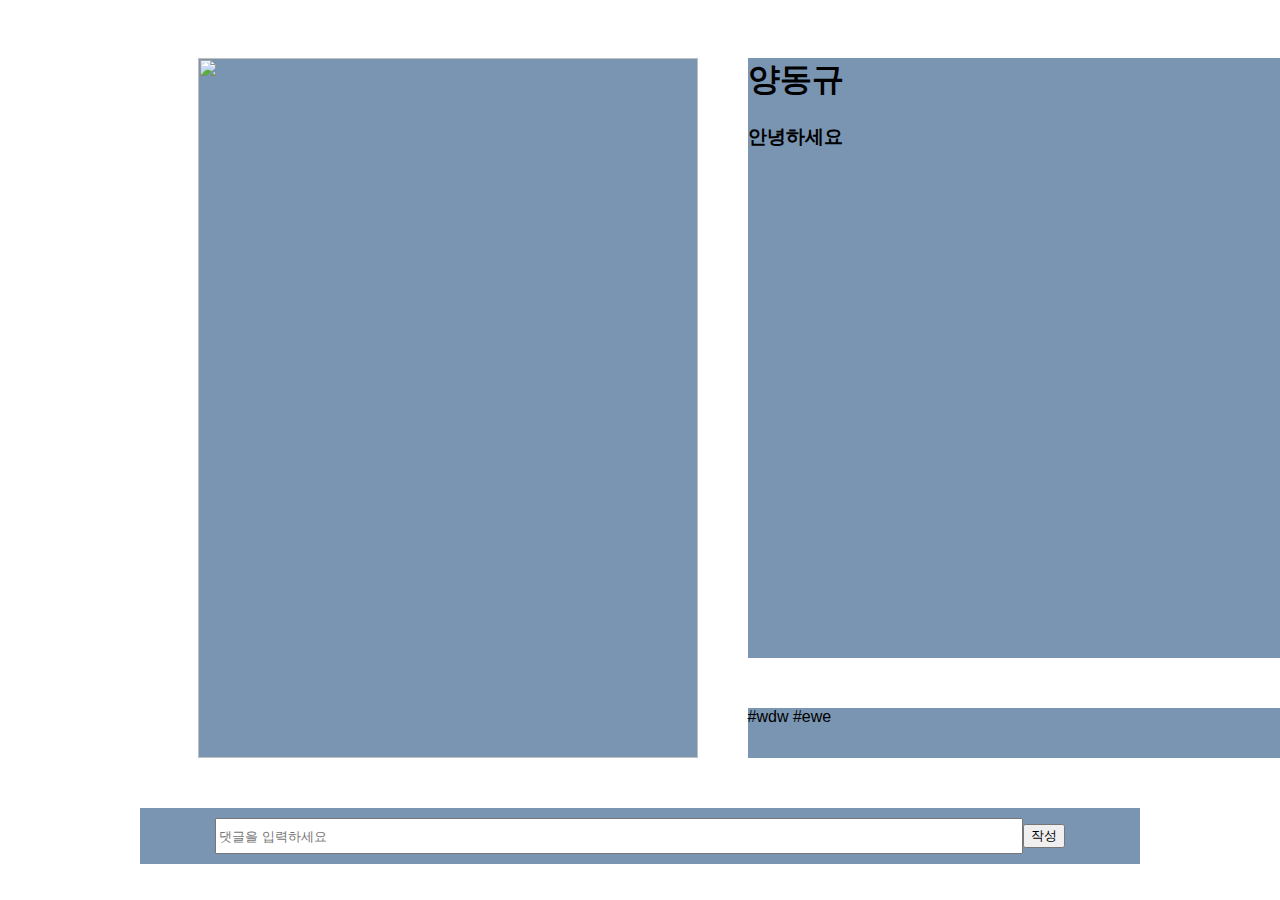
==== dongkyu.html @ 44df40a6 "flex" ====
<!DOCTYPE html>
<html lang="kr">
<head>
  <meta charset="UTF-8">
  <meta name="viewport" content="width=device-width, initial-scale=1.0">
  <title>8조</title>
 
  <link rel="stylesheet" href="./css/dongkyu.css">

    
 
</head>

<body>
  <div class="wrap">
    <div class="main">
      <div class="photo">
        <img src="" width="500px" height="700px">
      </div>

      <div class="test">
        <div class="introduce">
          <h1>
            양동규
          </h1>

          <h3>
            안녕하세요
          </h3>
        </div>

        <div class="hashtag">
          #wdw #ewe
        </div>
      </div>  
    </div>  
    
    <div class="footer">
      <div class = "comment">
        <div class="card-footer">
          <form onsubmit="addComment(event)">
            <div class="form-group">
              <input type="text" class="form-control" placeholder="댓글을 입력하세요"  required > 
              <button type="submit" class="btn btn-primary">작성</button>
            </div>
          </form>
          <div class="comments mt-3">
          </div>
        </div>
      </div>
    </div>  
    
    
  </div>
</div>

<script>
 function addComment(event) {
  event.preventDefault();
  const commentInput = event.target.querySelector("input");
  const commentText = commentInput.value;
  const date = new Date().toLocaleString();

  const commentDiv = document.createElement("div");
  commentDiv.className = "card my-3";

  const cardBodyDiv = document.createElement("div");
  cardBodyDiv.className = "card-body";

  cardBodyDiv.innerHTML = `
    <p class="card-text">${commentText} <span class="comment-time">${date}</span></p>
    <div class="comment-buttons">
      <button class="btn btn-sm btn-primary edit-btn">수정</button>
      <button class="btn btn-sm btn-danger delete-btn">삭제</button>
    </div>
  `;

  commentDiv.appendChild(cardBodyDiv);

  const commentsDiv = event.target.parentNode.querySelector(".comments");
  commentsDiv.insertBefore(commentDiv, commentsDiv.firstChild);

  commentInput.value = "";

  // 수정 버튼에 이벤트 리스너 추가
  const editBtn = commentDiv.querySelector(".edit-btn");
  editBtn.addEventListener("click", function() {
    var newText = prompt("댓글을 수정하세요:", commentText);
    if (newText !== null && newText.trim() !== "") {
      commentText = newText;
      cardBodyDiv.querySelector(".card-text").textContent = commentText;
    }
  });
  
  // 삭제 버튼에 이벤트 리스너 추가
  const deleteBtn = commentDiv.querySelector(".delete-btn");
  deleteBtn.addEventListener("click", function() {
    const confirmDelete = confirm("정말로 삭제하시겠습니까?");
    if (confirmDelete) {
      commentDiv.remove();
    }
  });
}



</script>


</body>
</html>
---- css/dongkyu.css ----
.wrap {
  display: flex;
  flex-direction: column;
  align-items: center;
  background-color: white;
  width:70%;
  max-width: 1920px;
  margin: 0 auto;
  font-family: 'Noto Sans KR', sans-serif;
}

.main {
  display: flex;
  width: 100%;
  margin-top: 50px;
}



.photo {
  width: 500px;
  height: 700px;
  background-color: rgb(121, 149, 177);
}

.test{
  flex-direction: column;
}

.introduce{
  width: 800px;
  height: 600px;
  background-color: rgb(121, 149, 177);
  margin-left: 50px;
  margin-top: -21px;
}


.hashtag {
  width: 800px;
  height: 50px;
  background-color: rgb(121, 149, 177);
  margin-top: 50px;
  margin-left: 50px;
}

.footer {
  display: flex;
}

.comment {
  margin-top: 50px;
  background-color: rgb(121, 149, 177);
  width: 1000px;
}



.form-group {
  display: flex;
  justify-content: center;
  align-items: center;
  margin-top: 10px;
  margin-bottom: 10px;
}

.form-control {
  width: 800px;
  height: 30px;
}

.comments {
  font-size: 14px;
  font-weight: 500px;
  margin: 0 auto;
  max-width: 800px;
  width: 100%;
}

.comment-time {
  font-size: 10px;
}

.edit-btn,
.delete-btn {
  font-size: 8px;
  padding: 3px 3px;
}

.comment-buttons {
  display: flex;
  justify-content: flex-end;
  align-items: center;
}
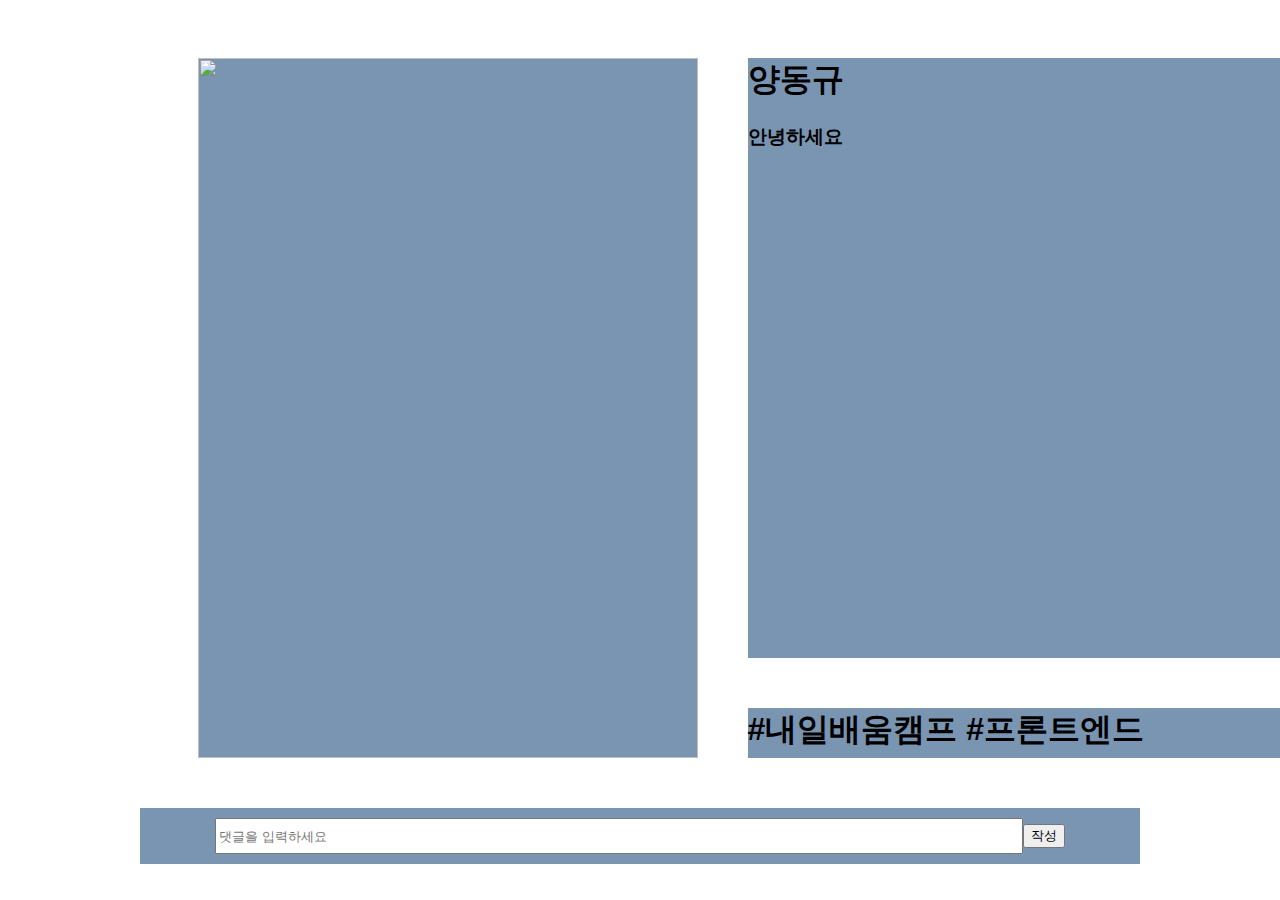
==== commit 818693be: "#" ====
--- a/dongkyu.html
+++ b/dongkyu.html
@@ -30,7 +30,7 @@
         </div>
 
         <div class="hashtag">
-          #wdw #ewe
+          <h1>#내일배움캠프 #프론트엔드</h1>
         </div>
       </div>  
     </div>  
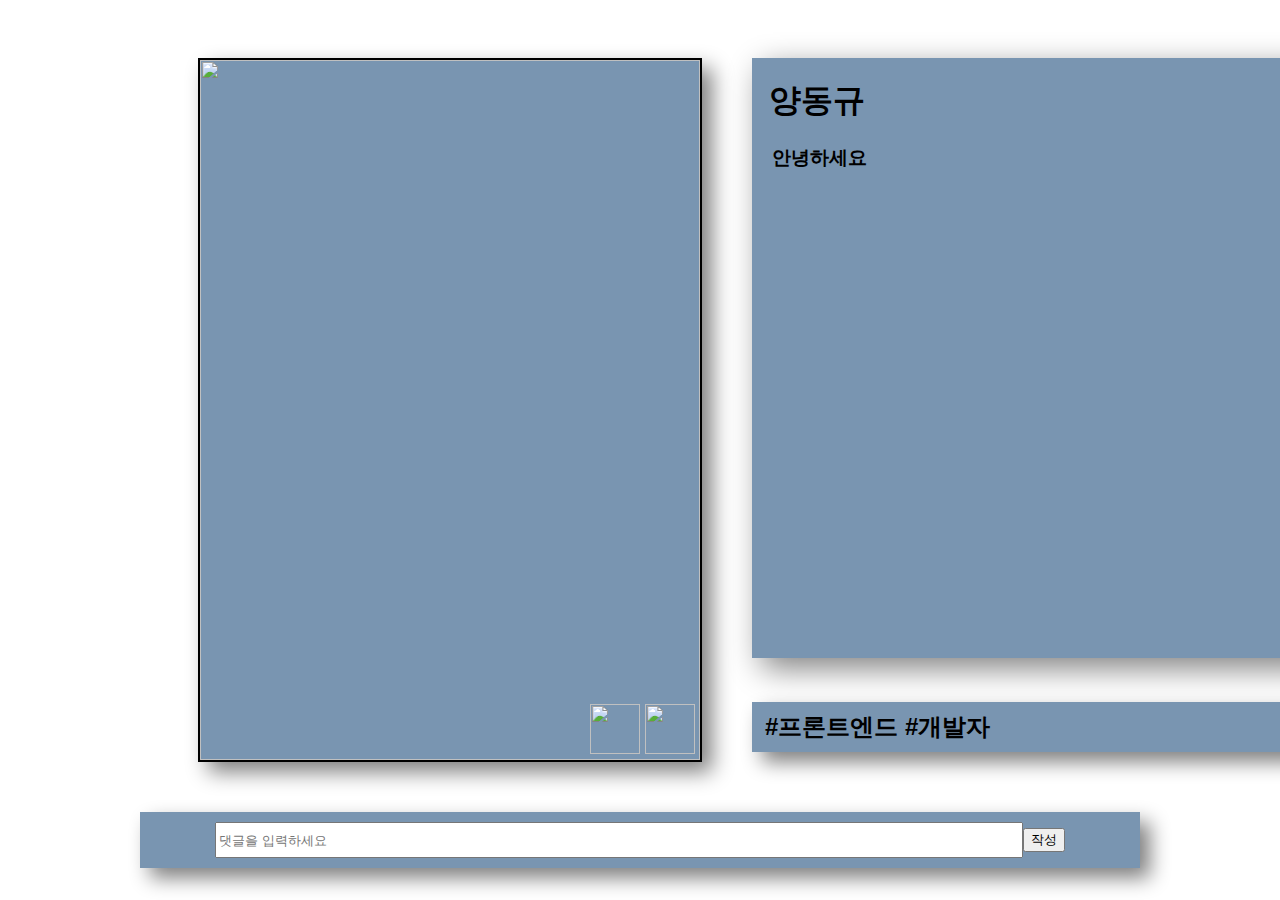
==== commit 635c2471: ".." ====
--- a/dongkyu.html
+++ b/dongkyu.html
@@ -3,7 +3,7 @@
 <head>
   <meta charset="UTF-8">
   <meta name="viewport" content="width=device-width, initial-scale=1.0">
-  <title>8조</title>
+  <title>dongkyu</title>
  
   <link rel="stylesheet" href="./css/dongkyu.css">
 
@@ -12,48 +12,69 @@
 </head>
 
 <body>
-  <div class="wrap">
-    <div class="main">
-      <div class="photo">
-        <img src="" width="500px" height="700px">
-      </div>
-
-      <div class="test">
-        <div class="introduce">
-          <h1>
-            양동규
-          </h1>
-
-          <h3>
-            안녕하세요
-          </h3>
+  <div class="all">
+    <div class="wrap">
+      <div class="main">
+        <div class="photo" >
+          <div class="myPhoto"> <img src="" width="500px" height="700px">
+          </div>
+          <div class="ins">
+            <a 
+            href="https://www.naver.com/"
+            target="_blank">
+            <img src="https://upload.wikimedia.org/wikipedia/commons/thumb/9/95/Instagram_logo_2022.svg/1200px-Instagram_logo_2022.svg.png"
+            width="50px" height="50px">
+            </a>
+          </div>
+          <div class="vel">
+            <a 
+            href="https://velog.io/@dongkyuuu/"
+            target="_blank">
+            <img src="https://search.pstatic.net/sunny?src=https%3A%2F%2Fstatic.velog.io%2Ffavicon.ico&type=f30_30_png_expire24"
+            width="50px" height="50px">
+            </a>
+          </div>
         </div>
 
-        <div class="hashtag">
-          <h1>#내일배움캠프 #프론트엔드</h1>
+        <div class="my">
+          <div class="introduce">
+            <h1>
+              &nbsp;&nbsp;양동규
+            </h1>
+            <h3>&nbsp;&nbsp;&nbsp;&nbsp;안녕하세요</h3>
+            <p></p>
+            <h3>&nbsp;&nbsp;</h3>
+            <p></p>
+            <h3></h3>
+            <p></p>
+            <h3>&nbsp;&nbsp;</h3>
+          </div>
+
+          <div class="hashtag">
+            <h2>&nbsp;&nbsp;#프론트엔드 #개발자</h2>
+          </div>
+        </div>  
+      </div>  
+      
+      <div class="footer">
+        <div class = "comment">
+          <div class="card-footer">
+            <form onsubmit="addComment(event)">
+              <div class="form-group">
+                <input type="text" class="form-control" placeholder="댓글을 입력하세요"  required > 
+                <button type="submit" class="btn btn-primary">작성</button>
+              </div>
+            </form>
+            <div class="comments mt-3">
+            </div>
+          </div>
         </div>
       </div>  
-    </div>  
-    
-    <div class="footer">
-      <div class = "comment">
-        <div class="card-footer">
-          <form onsubmit="addComment(event)">
-            <div class="form-group">
-              <input type="text" class="form-control" placeholder="댓글을 입력하세요"  required > 
-              <button type="submit" class="btn btn-primary">작성</button>
-            </div>
-          </form>
-          <div class="comments mt-3">
-          </div>
-        </div>
-      </div>
-    </div>  
-    
-    
+      
+      
+    </div>
   </div>
 </div>
-
 <script>
  function addComment(event) {
   event.preventDefault();
--- a/css/dongkyu.css
+++ b/css/dongkyu.css
@@ -1,3 +1,7 @@
+.all{
+  background-color: white;
+}
+
 
 .wrap {
   display: flex;
@@ -8,6 +12,7 @@
   max-width: 1920px;
   margin: 0 auto;
   font-family: 'Noto Sans KR', sans-serif;
+
 }
 
 .main {
@@ -19,13 +24,38 @@
 
 
 .photo {
+  position: relative;
   width: 500px;
   height: 700px;
   background-color: rgb(121, 149, 177);
+
+  border: solid;
+  border-width: 2px;
+  border-color: black;
+
+  box-shadow: 10px 10px 20px gray;  
 }
 
-.test{
+
+.ins{
+  position: absolute;
+  margin-left: 445px;
+  bottom: 0.15em;
+}
+.ins img:hover,
+.vel img:hover {
+  transform: scale(1.1);
+}
+
+.vel{
+  position: absolute;
+  margin-left: 390px;
+  bottom: 0.15em;
+}
+
+.my{
   flex-direction: column;
+  display: flex;
 }
 
 .introduce{
@@ -33,7 +63,10 @@
   height: 600px;
   background-color: rgb(121, 149, 177);
   margin-left: 50px;
-  margin-top: -21px;
+
+  
+
+  box-shadow: 10px 10px 30px gray;  
 }
 
 
@@ -41,8 +74,14 @@
   width: 800px;
   height: 50px;
   background-color: rgb(121, 149, 177);
-  margin-top: 50px;
+  margin-top: 44px;
   margin-left: 50px;
+  display: flex;
+  align-items: center;
+  
+ 
+
+  box-shadow: 10px 10px 20px gray;
 }
 
 .footer {
@@ -53,6 +92,8 @@
   margin-top: 50px;
   background-color: rgb(121, 149, 177);
   width: 1000px;
+
+  box-shadow: 10px 10px 20px gray;
 }
 
 
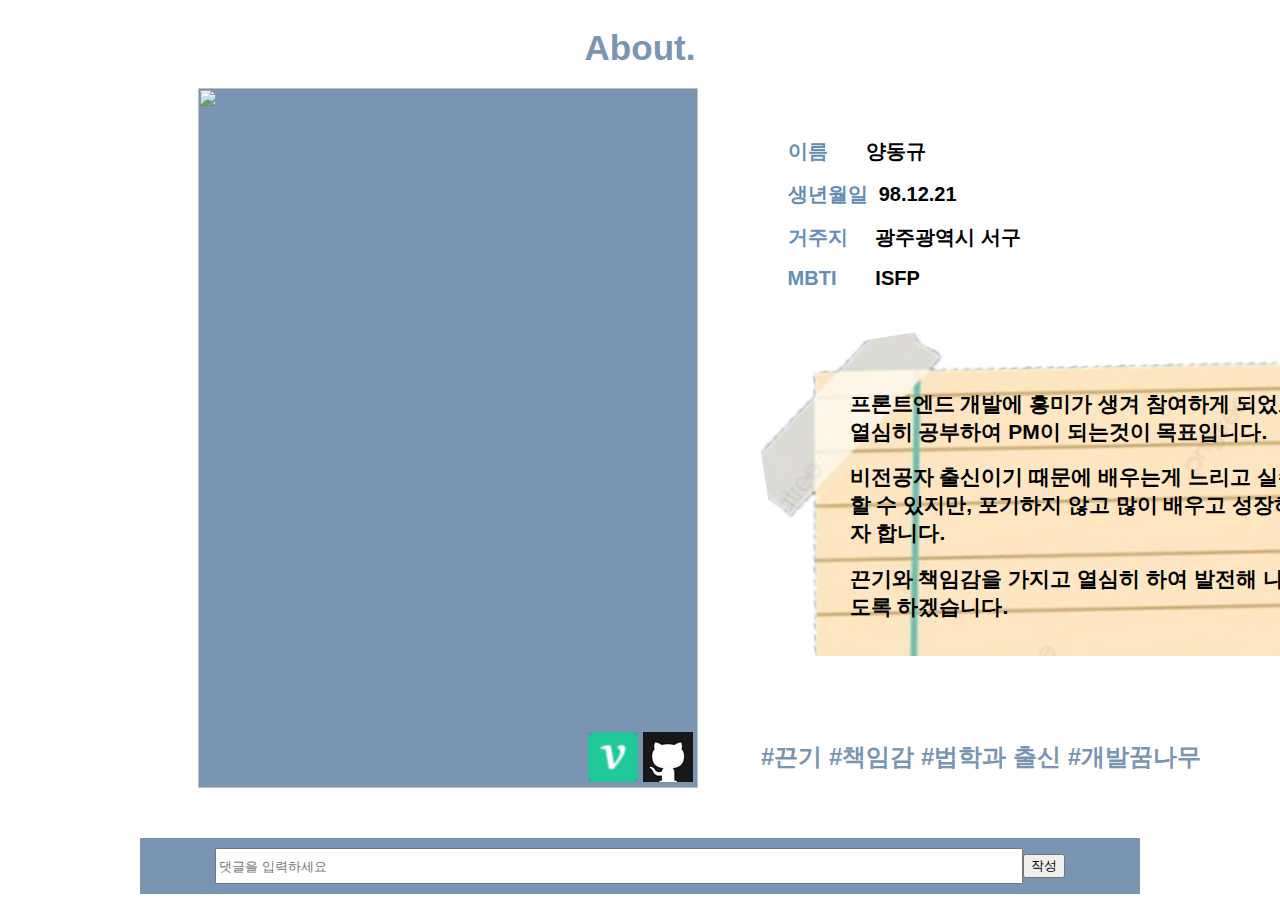
==== commit b9649a5c: "design no!" ====
--- a/dongkyu.html
+++ b/dongkyu.html
@@ -14,15 +14,18 @@
 <body>
   <div class="all">
     <div class="wrap">
+      <div class="header">
+        About.
+      </div>
       <div class="main">
         <div class="photo" >
           <div class="myPhoto"> <img src="" width="500px" height="700px">
           </div>
-          <div class="ins">
+          <div class="git">
             <a 
-            href="https://www.naver.com/"
+            href="https://github.com/dongkyusq"
             target="_blank">
-            <img src="https://upload.wikimedia.org/wikipedia/commons/thumb/9/95/Instagram_logo_2022.svg/1200px-Instagram_logo_2022.svg.png"
+            <img src="./image/github-img-50x50.jpg"
             width="50px" height="50px">
             </a>
           </div>
@@ -30,7 +33,7 @@
             <a 
             href="https://velog.io/@dongkyuuu/"
             target="_blank">
-            <img src="https://search.pstatic.net/sunny?src=https%3A%2F%2Fstatic.velog.io%2Ffavicon.ico&type=f30_30_png_expire24"
+            <img src="/image/velog img.png"
             width="50px" height="50px">
             </a>
           </div>
@@ -38,20 +41,25 @@
 
         <div class="my">
           <div class="introduce">
-            <h1>
-              &nbsp;&nbsp;양동규
-            </h1>
-            <h3>&nbsp;&nbsp;&nbsp;&nbsp;안녕하세요</h3>
-            <p></p>
-            <h3>&nbsp;&nbsp;</h3>
-            <p></p>
-            <h3></h3>
-            <p></p>
-            <h3>&nbsp;&nbsp;</h3>
+            <div class="myself">
+              <p><span class="front">이름 </span> <span class="end">&nbsp&nbsp&nbsp&nbsp&nbsp&nbsp양동규</span></p>
+              <p><span class="front">생년월일 </span> <span class="end">&nbsp98.12.21</span></p>
+              <p><span class="front">거주지 </span><span class="end">&nbsp&nbsp&nbsp 광주광역시 서구</span></p>
+              
+              <p><span class="front">MBTI </span><span class="end"> &nbsp&nbsp&nbsp&nbsp&nbsp&nbspISFP</span></p>
+            </div>  
+            <div class="img">
+              <div class="content">
+                  <h2> 프론트엔드 개발에 흥미가 생겨 참여하게 되었고, 열심히 공부하여 PM이 되는것이 목표입니다.</h2>
+                  <h2> 비전공자 출신이기 때문에 배우는게 느리고 실수도 할 수 있지만, 포기하지 않고 많이 배우고 성장하고자 합니다.</h2>
+                  <h2> 끈기와 책임감을 가지고 열심히 하여 발전해 나아가도록 하겠습니다.</h2>
+              </div>
+              <div class="img-cover"></div>
+          </div>
           </div>
 
           <div class="hashtag">
-            <h2>&nbsp;&nbsp;#프론트엔드 #개발자</h2>
+            <h2>&nbsp;&nbsp;#끈기 #책임감 #법학과 출신 #개발꿈나무 </h2>
           </div>
         </div>  
       </div>  
--- a/css/dongkyu.css
+++ b/css/dongkyu.css
@@ -12,13 +12,18 @@
   max-width: 1920px;
   margin: 0 auto;
   font-family: 'Noto Sans KR', sans-serif;
-
 }
-
+.header{
+  margin-top: 20px;
+  color: rgb(121, 149, 177);
+  
+  font-weight: bolder;
+  font-size: 35px
+}
 .main {
   display: flex;
   width: 100%;
-  margin-top: 50px;
+  margin-top: 20px;
 }
 
 
@@ -27,22 +32,16 @@
   position: relative;
   width: 500px;
   height: 700px;
-  background-color: rgb(121, 149, 177);
-
-  border: solid;
-  border-width: 2px;
-  border-color: black;
-
-  box-shadow: 10px 10px 20px gray;  
+  background-color: rgb(121, 149, 177); 
 }
 
 
-.ins{
+.git{
   position: absolute;
   margin-left: 445px;
   bottom: 0.15em;
 }
-.ins img:hover,
+.git img:hover,
 .vel img:hover {
   transform: scale(1.1);
 }
@@ -61,27 +60,54 @@
 .introduce{
   width: 800px;
   height: 600px;
-  background-color: rgb(121, 149, 177);
+  background-color: white;
   margin-left: 50px;
+  }
+.myself{
+  margin-top: 50px;
+  margin-left: 40px;
+}
+.front{
+  font-size: 20px;
+  font-weight: bold;
+  color: rgb(102, 141, 180);
+}
 
-  
+.end{
+  font-size: 20px;
+  font-weight: bold;
+}
 
-  box-shadow: 10px 10px 30px gray;  
+.img{
+  position: relative;
+  background-image: url(/image/메모지2.png);                                                               
+  background-size: cover;
+  width: 680px;
+  height: 350px;
+  background-size: cover; 
 }
+
+.img .content{
+  position: absolute;
+  width: 70%;
+  top:57%;
+  left:50%; 
+  transform: translate(-50%, -50%);                                                                   
+  font-size:14px;
+  color: black;
+  z-index: 2;
+}
+
 
 
 .hashtag {
   width: 800px;
   height: 50px;
-  background-color: rgb(121, 149, 177);
+  color: rgb(121, 149, 177);
   margin-top: 44px;
   margin-left: 50px;
   display: flex;
   align-items: center;
-  
- 
-
-  box-shadow: 10px 10px 20px gray;
 }
 
 .footer {
@@ -93,7 +119,6 @@
   background-color: rgb(121, 149, 177);
   width: 1000px;
 
-  box-shadow: 10px 10px 20px gray;
 }
 
 
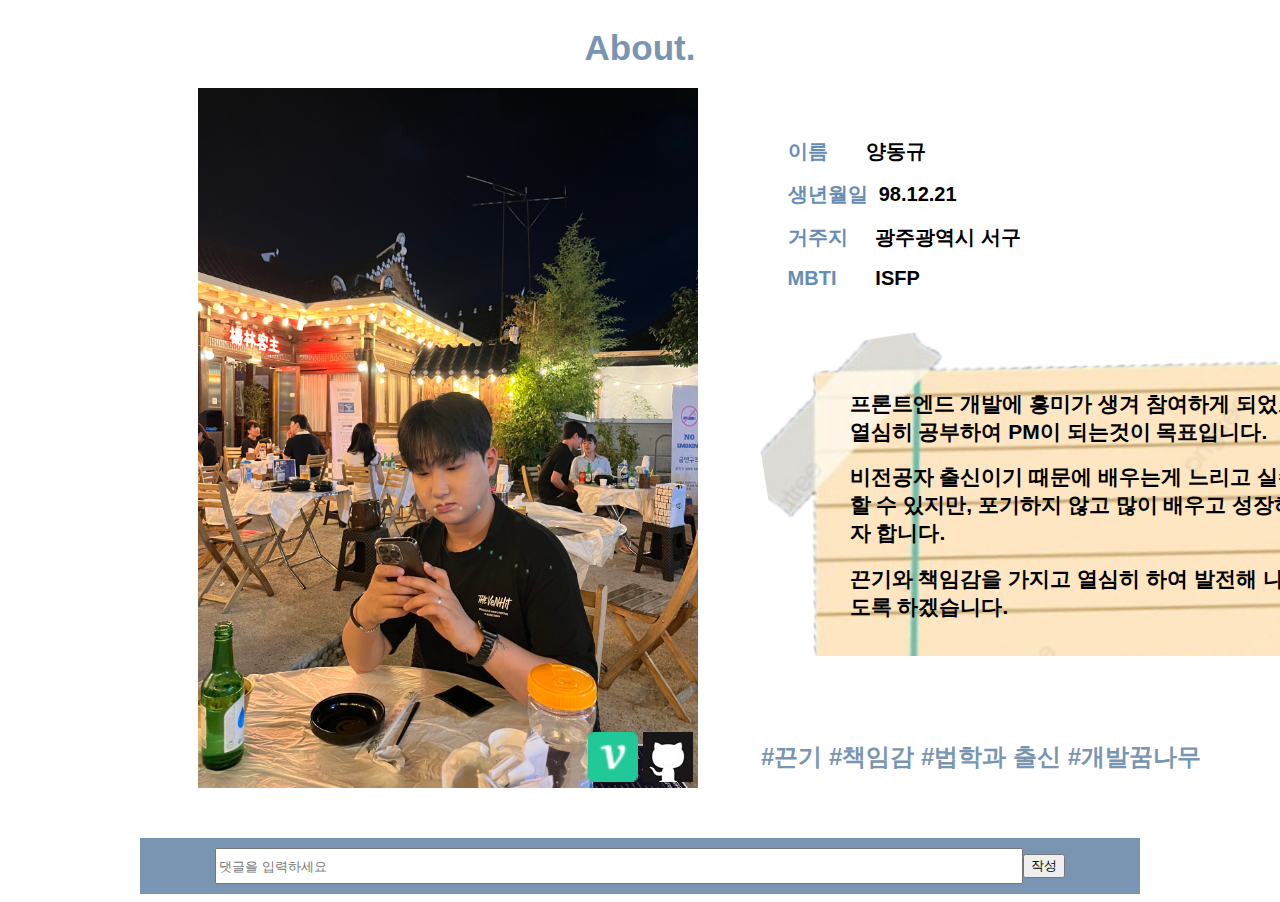
==== commit 2fd5b56e: "finish" ====
--- a/dongkyu.html
+++ b/dongkyu.html
@@ -19,7 +19,7 @@
       </div>
       <div class="main">
         <div class="photo" >
-          <div class="myPhoto"> <img src="" width="500px" height="700px">
+          <div class="myPhoto"> <img src="./image/KakaoTalk_20240416_165618334.jpg" width="500px" height="700px">
           </div>
           <div class="git">
             <a 
@@ -45,7 +45,6 @@
               <p><span class="front">이름 </span> <span class="end">&nbsp&nbsp&nbsp&nbsp&nbsp&nbsp양동규</span></p>
               <p><span class="front">생년월일 </span> <span class="end">&nbsp98.12.21</span></p>
               <p><span class="front">거주지 </span><span class="end">&nbsp&nbsp&nbsp 광주광역시 서구</span></p>
-              
               <p><span class="front">MBTI </span><span class="end"> &nbsp&nbsp&nbsp&nbsp&nbsp&nbspISFP</span></p>
             </div>  
             <div class="img">
@@ -111,7 +110,6 @@
 
   commentInput.value = "";
 
-  // 수정 버튼에 이벤트 리스너 추가
   const editBtn = commentDiv.querySelector(".edit-btn");
   editBtn.addEventListener("click", function() {
     var newText = prompt("댓글을 수정하세요:", commentText);
@@ -121,7 +119,6 @@
     }
   });
   
-  // 삭제 버튼에 이벤트 리스너 추가
   const deleteBtn = commentDiv.querySelector(".delete-btn");
   deleteBtn.addEventListener("click", function() {
     const confirmDelete = confirm("정말로 삭제하시겠습니까?");
